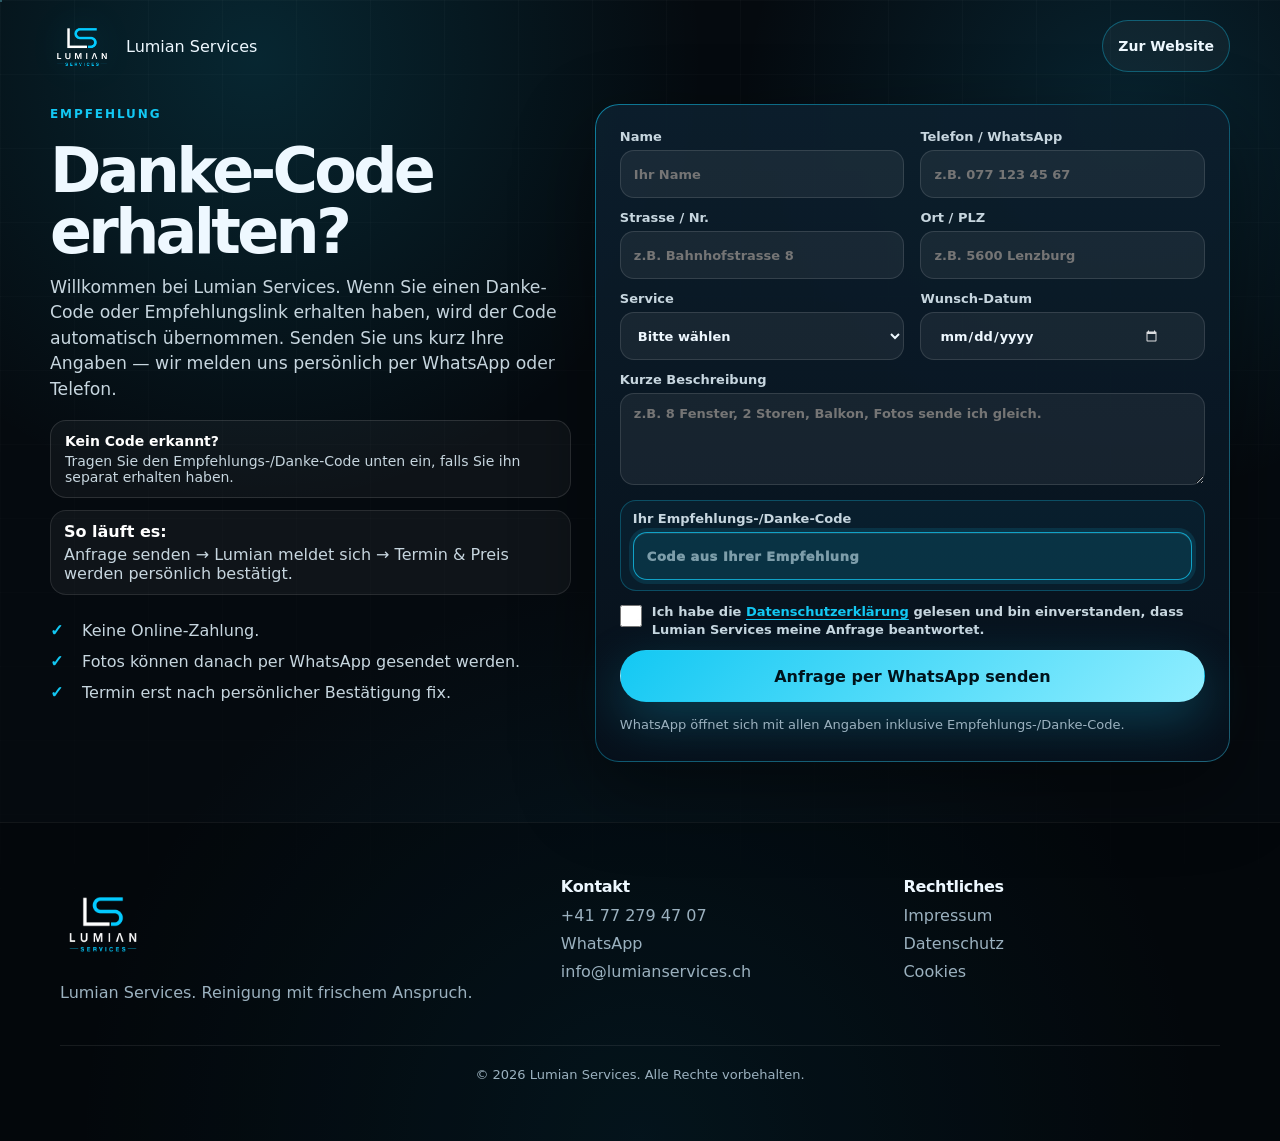
==== empfehlung/index.html @ 9a8b9f0f "Add files via upload" ====
<!doctype html>
<html lang="de-CH">
<head>
<meta charset="utf-8"/>
<meta name="viewport" content="width=device-width, initial-scale=1, viewport-fit=cover"/>
<title>Danke-Code einlösen | Lumian Services</title>
<meta name="description" content="Sie wurden von einem Lumian Kunden empfohlen. Senden Sie kurz Ihre Anfrage – Lumian Services meldet sich persönlich für Termin, Preis und Details."/>
<link rel="canonical" href="https://www.lumianservices.ch/empfehlung/"/>
<link rel="icon" href="https://www.lumianservices.ch/favicon.ico" sizes="any"/>
<link rel="icon" href="https://www.lumianservices.ch/favicon-192.png" sizes="192x192" type="image/png"/>
<link rel="apple-touch-icon" href="https://www.lumianservices.ch/apple-touch-icon.png" sizes="180x180"/>
<meta property="og:title" content="Danke-Code einlösen | Lumian Services"/>
<meta property="og:description" content="Sie wurden von einem Lumian Kunden empfohlen. Anfrage kurz senden – Lumian meldet sich persönlich."/>
<meta property="og:type" content="website"/>
<meta property="og:url" content="https://www.lumianservices.ch/empfehlung/"/>
<meta property="og:image" content="https://www.lumianservices.ch/assets/img/lumian-logo-dark.png"/>
<meta name="twitter:card" content="summary"/>
<meta name="twitter:image" content="https://www.lumianservices.ch/assets/img/lumian-logo-dark.png"/>
<link rel="stylesheet" href="../styles.css?v=47"/>
</head>
<body class="referral-page">
<a class="skip-link" href="#main">Direkt zum Inhalt</a>
<div class="liquid-bg" aria-hidden="true">
<span class="bubble bubble-1"></span>
<span class="bubble bubble-2"></span>
<span class="bubble bubble-3"></span>
</div>

<header class="referral-header">
  <a class="brand" href="../index.html" aria-label="Lumian Services Startseite">
    <img src="../assets/img/lumian-logo-dark.png" width="92" height="92" alt="Lumian Services Logo"/>
    <span>Lumian Services</span>
  </a>
  <a class="btn btn-ghost btn-small" href="../index.html">Zur Website</a>
</header>

<main id="main" class="referral-main">
  <section class="referral-hero">
    <div class="referral-hero-copy reveal in-view">
      <p class="section-kicker">Empfehlung</p>
      <h1>Danke-Code erhalten?</h1>
      <p class="lead">Willkommen bei Lumian Services. Wenn Sie einen Danke-Code oder Empfehlungslink erhalten haben, wird der Code automatisch übernommen. Senden Sie uns kurz Ihre Angaben — wir melden uns persönlich per WhatsApp oder Telefon.</p>
      <div class="ref-code-card" data-ref-code-card hidden>
        <span>Empfehlungs-/Danke-Code erkannt</span>
        <strong data-ref-code-display></strong>
        <small>Dieser Code wird mit Ihrer Anfrage mitgesendet.</small>
      </div>
      <div class="ref-code-missing" data-ref-code-missing>
        <strong>Kein Code erkannt?</strong>
        <span>Tragen Sie den Empfehlungs-/Danke-Code unten ein, falls Sie ihn separat erhalten haben.</span>
      </div>
      <div class="referral-benefit-mini">
        <strong>So läuft es:</strong>
        <span>Anfrage senden → Lumian meldet sich → Termin & Preis werden persönlich bestätigt.</span>
      </div>
      <ul class="check-list compact">
        <li>Keine Online-Zahlung.</li>
        <li>Fotos können danach per WhatsApp gesendet werden.</li>
        <li>Termin erst nach persönlicher Bestätigung fix.</li>
      </ul>
    </div>

    <form class="booking-form referral-form reveal in-view" data-booking-form="" data-referral-form="" data-lead-webhook="">
      <label>
        Name
        <input autocomplete="name" name="name" placeholder="Ihr Name" required type="text"/>
      </label>
      <label>
        Telefon / WhatsApp
        <input autocomplete="tel" inputmode="tel" name="phone" placeholder="z.B. 077 123 45 67" required type="tel"/>
      </label>
      <label>
        Strasse / Nr.
        <input autocomplete="street-address" name="address" placeholder="z.B. Bahnhofstrasse 8" required type="text"/>
      </label>
      <label>
        Ort / PLZ
        <input autocomplete="address-level2" name="place" placeholder="z.B. 5600 Lenzburg" required type="text"/>
      </label>
      <label>
        Service
        <select name="service" required>
          <option value="">Bitte wählen</option>
          <option>Fensterreinigung</option>
          <option>Storen / Rollläden</option>
          <option>Dachrinnenreinigung</option>
          <option>Terrasse / Balkon</option>
          <option>Aussenreinigung</option>
          <option>Kombination / weiss noch nicht</option>
        </select>
      </label>
      <label>
        Wunsch-Datum
        <input name="date" type="date" data-date-input/>
      </label>
      <label class="full">
        Kurze Beschreibung
        <textarea name="message" placeholder="z.B. 8 Fenster, 2 Storen, Balkon, Fotos sende ich gleich." rows="4"></textarea>
      </label>
      <label class="full referral-line referral-code-field">
        Ihr Empfehlungs-/Danke-Code
        <input id="referralCodeInput" name="referral" placeholder="Code aus Ihrer Empfehlung" type="text" data-referral-input/>
        <small class="referral-detected" data-referral-detected hidden>Code wurde erkannt und automatisch eingetragen.</small>
      </label>
      <label class="consent full">
        <input required type="checkbox"/>
        <span>Ich habe die <a href="../datenschutz.html">Datenschutzerklärung</a> gelesen und bin einverstanden, dass Lumian Services meine Anfrage beantwortet.</span>
      </label>
      <button class="btn btn-primary full" type="submit">Anfrage per WhatsApp senden</button>
      <p class="form-note full">WhatsApp öffnet sich mit allen Angaben inklusive Empfehlungs-/Danke-Code.</p>
    </form>
  </section>
</main>

<footer class="site-footer referral-footer">
  <div class="container footer-grid">
    <div>
      <img src="../assets/img/lumian-logo-dark.png" width="92" height="92" alt="Lumian Services Logo"/>
      <p>Lumian Services. Reinigung mit frischem Anspruch.</p>
    </div>
    <div>
      <h3>Kontakt</h3>
      <a href="tel:+41772794707">+41 77 279 47 07</a>
      <a href="https://wa.me/41772794707" rel="noopener" target="_blank">WhatsApp</a>
      <a href="mailto:info@lumianservices.ch">info@lumianservices.ch</a>
    </div>
    <div>
      <h3>Rechtliches</h3>
      <a href="../impressum.html">Impressum</a>
      <a href="../datenschutz.html">Datenschutz</a>
      <a href="../cookies.html">Cookies</a>
    </div>
  </div>
<p class="footer-copy">© 2026 Lumian Services. Alle Rechte vorbehalten.</p>
</footer>


<script>
(function(){
  function clean(v){return String(v||'').trim().toUpperCase().replace(/[^A-Z0-9_-]/g,'');}
  function getCode(){
    try{
      var s=new URLSearchParams(location.search);
      var h=new URLSearchParams(String(location.hash||'').replace(/^#/,''));
      return clean(s.get('ref')||s.get('code')||s.get('danke')||s.get('dankecode')||h.get('ref')||h.get('code')||h.get('danke')||'');
    }catch(e){return '';}
  }
  function apply(){
    var code=getCode();
    if(!code) return;
    try{ sessionStorage.setItem('lumianReferralCode', code); }catch(e){}
    var input=document.querySelector('[name="referral"]');
    var card=document.querySelector('[data-ref-code-card]');
    var display=document.querySelector('[data-ref-code-display]');
    var note=document.querySelector('[data-referral-detected]');
    var missing=document.querySelector('[data-ref-code-missing]');
    if(input){ input.value=code; input.classList.add('is-filled-referral'); }
    if(display) display.textContent=code;
    if(card) card.hidden=false;
    if(note) note.hidden=false;
    if(missing) missing.hidden=true;
    document.body.classList.add('has-referral-code');
  }
  if(document.readyState==='loading') document.addEventListener('DOMContentLoaded', apply);
  else apply();
})();
</script>

<script defer src="../lead-config.js?v=47"></script>
<script defer src="../script.js?v=47"></script>
</body>
</html>
---- styles.css ----
:root {
  --bg: #050a0f;
  --bg-2: #07121b;
  --panel: rgba(11, 24, 35, 0.74);
  --panel-strong: rgba(8, 18, 27, 0.92);
  --text: #eef8ff;
  --muted: #9bb1bf;
  --soft: #c7d6df;
  --cyan: #13c8f3;
  --cyan-2: #16a6d7;
  --blue: #096789;
  --line: rgba(140, 224, 255, 0.16);
  --line-strong: rgba(19, 200, 243, 0.35);
  --shadow: 0 28px 80px rgba(0, 0, 0, 0.42);
  --radius-xl: 32px;
  --radius-lg: 24px;
  --radius-md: 16px;
  --container: 1160px;
  --ease: cubic-bezier(.16, 1, .3, 1);
}

* { box-sizing: border-box; }
html { scroll-behavior: smooth; }
body {
  margin: 0;
  font-family: Inter, ui-sans-serif, system-ui, -apple-system, BlinkMacSystemFont, "Segoe UI", sans-serif;
  color: var(--text);
  background:
    radial-gradient(circle at 20% 5%, rgba(19, 200, 243, 0.15), transparent 28rem),
    radial-gradient(circle at 88% 10%, rgba(22, 166, 215, 0.16), transparent 24rem),
    radial-gradient(circle at 50% 100%, rgba(9, 103, 137, 0.18), transparent 35rem),
    var(--bg);
  overflow-x: hidden;
}
body::before {
  content: "";
  position: fixed;
  inset: 0;
  pointer-events: none;
  z-index: -2;
  background-image:
    linear-gradient(rgba(255,255,255,.025) 1px, transparent 1px),
    linear-gradient(90deg, rgba(255,255,255,.025) 1px, transparent 1px);
  background-size: 74px 74px;
  mask-image: linear-gradient(to bottom, rgba(0,0,0,.95), rgba(0,0,0,.22));
}

img { max-width: 100%; display: block; }
a { color: inherit; text-decoration: none; }
button, input, textarea, select { font: inherit; }
button { cursor: pointer; }

.container {
  width: min(100% - 40px, var(--container));
  margin-inline: auto;
}
.section-pad { padding: 112px 0; }
.section-pad-sm { padding: 78px 0; }
.sr-only, .skip-link {
  position: absolute;
  width: 1px;
  height: 1px;
  padding: 0;
  margin: -1px;
  overflow: hidden;
  clip: rect(0, 0, 0, 0);
  white-space: nowrap;
  border: 0;
}
.skip-link:focus {
  width: auto;
  height: auto;
  clip: auto;
  padding: 12px 16px;
  top: 12px;
  left: 12px;
  z-index: 9999;
  background: var(--cyan);
  color: #001018;
  border-radius: 999px;
}

.liquid-bg { position: fixed; inset: 0; pointer-events: none; z-index: -1; overflow: hidden; }
.bubble {
  position: absolute;
  border-radius: 999px;
  border: 1px solid rgba(120, 230, 255, .22);
  background:
    radial-gradient(circle at 32% 28%, rgba(255,255,255,.62), rgba(255,255,255,.06) 16%, rgba(19,200,243,.12) 42%, rgba(19,200,243,.02) 70%);
  box-shadow: inset 0 0 22px rgba(255,255,255,.16), 0 0 48px rgba(19,200,243,.12);
  filter: blur(.1px);
  animation: drift 18s var(--ease) infinite alternate;
  opacity: .75;
}
.bubble-a { width: 88px; height: 88px; top: 14%; left: 6%; animation-duration: 16s; }
.bubble-b { width: 42px; height: 42px; top: 32%; right: 9%; animation-duration: 20s; }
.bubble-c { width: 132px; height: 132px; bottom: 15%; left: 12%; animation-duration: 24s; }
.bubble-d { width: 68px; height: 68px; bottom: 28%; right: 20%; animation-duration: 22s; }
.bubble-e { width: 26px; height: 26px; top: 68%; left: 52%; animation-duration: 18s; }
@keyframes drift {
  from { transform: translate3d(0, 0, 0) scale(1); }
  to { transform: translate3d(34px, -46px, 0) scale(1.08); }
}

.site-header {
  position: sticky;
  top: 0;
  z-index: 100;
  padding: 10px 0;
  background: rgba(5, 10, 15, .64);
  backdrop-filter: blur(18px);
  border-bottom: 1px solid rgba(255, 255, 255, .06);
}
.site-header.compact { position: relative; }
.nav-wrap { display: flex; align-items: center; justify-content: space-between; gap: 24px; }
.brand {
  display: inline-flex;
  align-items: center;
  gap: 12px;
  min-width: 74px;
}
.brand img { width: 74px; height: 74px; object-fit: contain; filter: drop-shadow(0 0 18px rgba(19,200,243,.24)); }
.main-nav { display: flex; align-items: center; gap: 8px; }
.main-nav a {
  color: var(--soft);
  font-weight: 700;
  font-size: 14px;
  padding: 12px 14px;
  border-radius: 999px;
  transition: .25s var(--ease);
}
.main-nav a:hover { color: var(--text); background: rgba(255,255,255,.06); }
.nav-cta {
  color: #00131c !important;
  background: linear-gradient(135deg, var(--cyan), #77e9ff);
  box-shadow: 0 12px 35px rgba(19,200,243,.24);
}
.nav-toggle { display: none; }

.hero { padding-top: 92px; }
.hero-grid { display: grid; grid-template-columns: 1.03fr .97fr; gap: 54px; align-items: center; }
.eyebrow, .section-kicker {
  color: var(--cyan);
  text-transform: uppercase;
  letter-spacing: .16em;
  font-size: 12px;
  font-weight: 900;
  margin: 0 0 16px;
}
.eyebrow { display: flex; align-items: center; gap: 12px; }
.eyebrow span { width: 42px; height: 2px; background: var(--cyan); box-shadow: 0 0 18px var(--cyan); }
h1, h2, h3, p { margin-top: 0; }
h1 {
  font-size: clamp(46px, 8vw, 92px);
  line-height: .92;
  letter-spacing: -.075em;
  margin-bottom: 24px;
}
h2 {
  font-size: clamp(34px, 5vw, 62px);
  line-height: .98;
  letter-spacing: -.055em;
  margin-bottom: 18px;
}
h3 { font-size: 22px; margin-bottom: 10px; letter-spacing: -.02em; }
p { color: var(--muted); line-height: 1.75; font-size: 16px; }
.hero-lead { color: #d9edf7; font-size: clamp(19px, 2.1vw, 25px); line-height: 1.45; max-width: 650px; }
.hero-actions { display: flex; flex-wrap: wrap; gap: 14px; margin: 34px 0 26px; }
.btn {
  display: inline-flex;
  align-items: center;
  justify-content: center;
  min-height: 52px;
  padding: 15px 22px;
  border-radius: 999px;
  border: 1px solid transparent;
  font-weight: 900;
  transition: .25s var(--ease);
}
.btn-primary {
  background: linear-gradient(135deg, var(--cyan), #90eeff);
  color: #00131c;
  box-shadow: 0 18px 50px rgba(19,200,243,.25);
}
.btn-primary:hover { transform: translateY(-3px); box-shadow: 0 22px 60px rgba(19,200,243,.36); }
.btn-ghost { border-color: var(--line-strong); background: rgba(255,255,255,.04); color: var(--text); }
.btn-ghost:hover { background: rgba(19,200,243,.08); transform: translateY(-3px); }
.trust-row { display: flex; flex-wrap: wrap; gap: 10px; }
.trust-row span {
  padding: 9px 12px;
  border-radius: 999px;
  border: 1px solid var(--line);
  background: rgba(255,255,255,.035);
  color: var(--soft);
  font-size: 14px;
  font-weight: 800;
}
.hero-card { position: relative; }
.shine-card {
  position: relative;
  overflow: hidden;
  border-radius: var(--radius-xl);
  border: 1px solid var(--line-strong);
  background: rgba(255,255,255,.04);
  box-shadow: var(--shadow);
}
.shine-card::after {
  content: "";
  position: absolute;
  inset: 0;
  background: linear-gradient(110deg, transparent 0 30%, rgba(255,255,255,.18) 45%, transparent 58% 100%);
  transform: translateX(-120%);
  animation: shine 6s infinite;
}
@keyframes shine { 0%, 55% { transform: translateX(-120%); } 85%, 100% { transform: translateX(120%); } }
.shine-card img { width: 100%; aspect-ratio: 4 / 3; object-fit: cover; }
.result-pill {
  position: absolute;
  left: 18px;
  bottom: 18px;
  z-index: 2;
  padding: 10px 14px;
  border-radius: 999px;
  background: rgba(0,0,0,.58);
  backdrop-filter: blur(12px);
  color: white;
  font-size: 13px;
  font-weight: 900;
  border: 1px solid rgba(255,255,255,.16);
}
.mini-cards { display: grid; grid-template-columns: repeat(3, 1fr); gap: 10px; margin-top: 12px; }
.mini-cards div {
  border: 1px solid var(--line);
  background: rgba(255,255,255,.045);
  border-radius: 18px;
  padding: 14px;
}
.mini-cards strong { display: block; margin-bottom: 4px; }
.mini-cards span { color: var(--muted); font-size: 13px; }

.split-card, .referral-card, .final-card, .area-grid {
  border: 1px solid var(--line);
  border-radius: var(--radius-xl);
  background:
    linear-gradient(135deg, rgba(255,255,255,.07), rgba(255,255,255,.025)),
    var(--panel);
  box-shadow: var(--shadow);
  backdrop-filter: blur(18px);
}
.split-card {
  display: grid;
  grid-template-columns: .82fr 1.18fr;
  gap: 44px;
  padding: clamp(28px, 5vw, 56px);
}
.story-text p:last-child { margin-bottom: 0; }

.section-head { max-width: 770px; text-align: center; margin: 0 auto 42px; }
.section-head.left { text-align: left; margin: 0; }
.service-grid { display: grid; grid-template-columns: repeat(3, 1fr); gap: 16px; }
.service-card {
  position: relative;
  overflow: hidden;
  min-height: 245px;
  padding: 28px;
  border-radius: var(--radius-lg);
  border: 1px solid var(--line);
  background: linear-gradient(180deg, rgba(255,255,255,.07), rgba(255,255,255,.025));
  transition: .28s var(--ease);
}
.service-card::before {
  content: "";
  position: absolute;
  inset: auto -30% -45% -30%;
  height: 150px;
  background: radial-gradient(circle, rgba(19,200,243,.22), transparent 60%);
  opacity: 0;
  transition: .28s var(--ease);
}
.service-card:hover { transform: translateY(-6px); border-color: var(--line-strong); }
.service-card:hover::before { opacity: 1; }
.service-icon {
  width: 54px;
  height: 54px;
  display: grid;
  place-items: center;
  border-radius: 18px;
  margin-bottom: 22px;
  background: rgba(19,200,243,.1);
  border: 1px solid var(--line-strong);
  font-size: 27px;
}
.service-card.highlight { background: linear-gradient(135deg, rgba(19,200,243,.18), rgba(255,255,255,.04)); }

.gallery-section { background: linear-gradient(180deg, transparent, rgba(19,200,243,.04), transparent); }
.gallery-grid { display: grid; grid-template-columns: repeat(4, 1fr); gap: 14px; }
.gallery-item {
  position: relative;
  overflow: hidden;
  min-height: 220px;
  padding: 0;
  border: 1px solid var(--line);
  border-radius: var(--radius-lg);
  background: transparent;
  color: white;
  box-shadow: 0 20px 55px rgba(0,0,0,.24);
}
.gallery-item.big { grid-column: span 2; grid-row: span 2; min-height: 454px; }
.gallery-item img { width: 100%; height: 100%; object-fit: cover; transition: .5s var(--ease); }
.gallery-item::after {
  content: "";
  position: absolute;
  inset: 0;
  background: linear-gradient(to top, rgba(0,0,0,.76), rgba(0,0,0,.05));
}
.gallery-item span {
  position: absolute;
  z-index: 2;
  left: 18px;
  bottom: 16px;
  font-weight: 950;
  letter-spacing: -.02em;
}
.gallery-item:hover img { transform: scale(1.06); }

.booking-section { position: relative; }
.booking-grid { display: grid; grid-template-columns: .9fr 1.1fr; gap: 34px; align-items: start; }
.booking-copy { position: sticky; top: 115px; }
.check-list { display: grid; gap: 12px; padding: 0; margin: 26px 0; list-style: none; }
.check-list li { color: var(--soft); position: relative; padding-left: 32px; }
.check-list li::before { content: "✓"; position: absolute; left: 0; color: var(--cyan); font-weight: 950; }
.slot-box {
  padding: 22px;
  border-radius: var(--radius-lg);
  border: 1px solid var(--line);
  background: rgba(255,255,255,.04);
}
.booking-form {
  display: grid;
  grid-template-columns: repeat(2, 1fr);
  gap: 16px;
  padding: clamp(24px, 4vw, 36px);
  border-radius: var(--radius-xl);
  border: 1px solid var(--line-strong);
  background: var(--panel-strong);
  box-shadow: var(--shadow);
}
.booking-form label { color: var(--soft); font-weight: 850; font-size: 14px; }
.booking-form .full { grid-column: 1 / -1; }
input, textarea, select {
  width: 100%;
  margin-top: 8px;
  color: var(--text);
  background: rgba(255,255,255,.06);
  border: 1px solid rgba(255,255,255,.12);
  outline: none;
  border-radius: 16px;
  padding: 14px 14px;
  transition: .2s var(--ease);
}
input:focus, textarea:focus, select:focus { border-color: var(--cyan); box-shadow: 0 0 0 4px rgba(19,200,243,.12); }
select option { background: #07121b; color: white; }
.consent { display: flex; gap: 12px; align-items: flex-start; font-weight: 650 !important; }
.consent input { width: 18px; height: 18px; margin-top: 3px; }
.consent a { color: var(--cyan); text-decoration: underline; text-underline-offset: 3px; }
.form-note { margin: -2px 0 0; font-size: 13px; }

.referral-card { position: relative; overflow: hidden; padding: clamp(28px, 5vw, 56px); }
.referral-glow {
  position: absolute;
  width: 420px;
  height: 420px;
  border-radius: 999px;
  right: -160px;
  top: -160px;
  background: radial-gradient(circle, rgba(19,200,243,.24), transparent 66%);
}
.referral-steps { display: grid; grid-template-columns: repeat(4, 1fr); gap: 12px; margin: 28px 0; }
.referral-steps div {
  padding: 18px;
  border: 1px solid var(--line);
  border-radius: 20px;
  background: rgba(255,255,255,.045);
}
.referral-steps strong {
  display: grid;
  place-items: center;
  width: 36px;
  height: 36px;
  border-radius: 50%;
  background: var(--cyan);
  color: #00131c;
  margin-bottom: 14px;
}
.referral-steps span { color: var(--soft); font-weight: 850; }
.referral-offer {
  display: grid;
  grid-template-columns: repeat(2, 1fr);
  gap: 14px;
}
.referral-offer p {
  margin: 0;
  padding: 18px;
  border-radius: 20px;
  background: rgba(19,200,243,.08);
  border: 1px solid var(--line-strong);
}
.small-print { font-size: 13px; margin: 18px 0 0; }

.area-grid { display: grid; grid-template-columns: 1fr auto; align-items: center; gap: 26px; padding: clamp(26px, 5vw, 44px); }
.contact-card {
  min-width: 300px;
  display: grid;
  gap: 10px;
  padding: 24px;
  border-radius: 24px;
  background: rgba(255,255,255,.05);
  border: 1px solid var(--line);
}
.contact-card span { color: var(--muted); font-size: 13px; text-transform: uppercase; letter-spacing: .12em; font-weight: 900; }
.contact-card a:first-of-type { font-size: 27px; font-weight: 950; color: var(--text); }
.contact-card a:last-child { color: var(--cyan); font-weight: 900; }

.faq-grid { display: grid; grid-template-columns: .8fr 1.2fr; gap: 46px; align-items: start; }
.faq-list { display: grid; gap: 12px; }
details {
  border: 1px solid var(--line);
  background: rgba(255,255,255,.045);
  border-radius: 20px;
  padding: 0;
  overflow: hidden;
}
summary {
  list-style: none;
  padding: 20px 22px;
  font-weight: 950;
  position: relative;
}
summary::-webkit-details-marker { display: none; }
summary::after { content: "+"; position: absolute; right: 22px; color: var(--cyan); }
details[open] summary::after { content: "–"; }
details p { padding: 0 22px 20px; margin: 0; }
.final-card { display: flex; align-items: center; justify-content: space-between; gap: 22px; padding: clamp(28px, 5vw, 46px); }
.final-card h2 { max-width: 820px; margin: 0; }

.site-footer { padding: 54px 0; border-top: 1px solid rgba(255,255,255,.06); background: rgba(0,0,0,.24); }
.footer-grid { display: grid; grid-template-columns: 1.5fr 1fr 1fr; gap: 26px; }
.site-footer img { width: 86px; margin-bottom: 10px; }
.site-footer h3 { font-size: 16px; color: var(--text); }
.site-footer a { display: block; color: var(--muted); margin: 9px 0; }
.site-footer a:hover { color: var(--cyan); }
.small-footer { padding: 28px 0; }
.footer-line { display: flex; gap: 20px; flex-wrap: wrap; }

.lightbox {
  position: fixed;
  inset: 0;
  z-index: 999;
  display: grid;
  place-items: center;
  padding: 26px;
  background: rgba(0,0,0,.86);
  backdrop-filter: blur(12px);
}
.lightbox[hidden] { display: none; }
.lightbox img { max-height: 82vh; border-radius: 24px; border: 1px solid rgba(255,255,255,.16); box-shadow: var(--shadow); }
.lightbox p { color: white; text-align: center; margin: 16px 0 0; }
.lightbox-close {
  position: fixed;
  right: 24px;
  top: 20px;
  width: 48px;
  height: 48px;
  border: 0;
  border-radius: 50%;
  color: white;
  background: rgba(255,255,255,.12);
  font-size: 32px;
}
.floating-whatsapp {
  position: fixed;
  right: 20px;
  bottom: 20px;
  z-index: 80;
  width: 58px;
  height: 58px;
  border-radius: 50%;
  display: grid;
  place-items: center;
  color: #00131c;
  background: linear-gradient(135deg, var(--cyan), #91efff);
  box-shadow: 0 18px 50px rgba(19,200,243,.35);
  font-weight: 950;
  font-size: 23px;
}

.reveal { opacity: 0; transform: translateY(24px); transition: opacity .72s var(--ease), transform .72s var(--ease); }
.reveal.in-view { opacity: 1; transform: translateY(0); }

.legal-page { background: var(--bg); }
.legal-nav { display: flex !important; }
.legal-main { padding: 64px 0 96px; max-width: 920px; }
.legal-main h1 { font-size: clamp(42px, 7vw, 74px); }
.legal-box {
  padding: 24px;
  border: 1px solid var(--line);
  border-radius: var(--radius-lg);
  background: rgba(255,255,255,.045);
  margin: 16px 0;
}
.legal-box h2 { font-size: 24px; letter-spacing: -.03em; margin-bottom: 12px; }
.legal-box a { color: var(--cyan); text-decoration: underline; text-underline-offset: 3px; }
.warning-box { border-color: rgba(19,200,243,.46); background: rgba(19,200,243,.09); }

@media (max-width: 960px) {
  .section-pad { padding: 82px 0; }
  .hero-grid, .split-card, .booking-grid, .faq-grid, .area-grid { grid-template-columns: 1fr; }
  .booking-copy { position: static; }
  .service-grid { grid-template-columns: repeat(2, 1fr); }
  .gallery-grid { grid-template-columns: repeat(2, 1fr); }
  .gallery-item.big { min-height: 340px; }
  .referral-steps, .referral-offer { grid-template-columns: repeat(2, 1fr); }
  .final-card { align-items: flex-start; flex-direction: column; }
}
@media (max-width: 760px) {
  .container { width: min(100% - 28px, var(--container)); }
  .brand img { width: 62px; height: 62px; }
  .nav-toggle {
    display: grid;
    place-items: center;
    gap: 4px;
    width: 48px;
    height: 48px;
    border: 1px solid var(--line);
    border-radius: 16px;
    background: rgba(255,255,255,.05);
  }
  .nav-toggle span:not(.sr-only) { display: block; width: 22px; height: 2px; background: white; }
  .main-nav {
    position: absolute;
    top: 78px;
    left: 14px;
    right: 14px;
    display: none;
    padding: 12px;
    border-radius: 24px;
    border: 1px solid var(--line);
    background: rgba(6,16,24,.96);
    backdrop-filter: blur(18px);
    box-shadow: var(--shadow);
    flex-direction: column;
    align-items: stretch;
  }
  .main-nav.is-open { display: flex; }
  .main-nav a { padding: 14px 16px; }
  .hero { padding-top: 58px; }
  h1 { font-size: clamp(44px, 15vw, 66px); }
  .service-grid, .gallery-grid, .booking-form, .referral-steps, .referral-offer, .footer-grid { grid-template-columns: 1fr; }
  .gallery-item.big { grid-column: auto; grid-row: auto; min-height: 270px; }
  .gallery-item { min-height: 250px; }
  .mini-cards { grid-template-columns: 1fr; }
  .contact-card { min-width: 0; }
  .floating-whatsapp { right: 14px; bottom: 14px; width: 54px; height: 54px; }
  .legal-nav { position: static; display: flex !important; flex-direction: row; background: transparent; box-shadow: none; border: 0; padding: 0; }
  .legal-nav a { font-size: 13px; padding: 10px; }
}
@media (prefers-reduced-motion: reduce) {
  *, *::before, *::after { animation-duration: .001ms !important; animation-iteration-count: 1 !important; scroll-behavior: auto !important; transition-duration: .001ms !important; }
}

/* v2.1 refinement: keep v2 visual language, improve hero logo, story, referral and gallery. */
.hero-logo-card { isolation: isolate; }
.logo-stage {
  position: relative;
  overflow: hidden;
  border-radius: var(--radius-xl);
  border: 1px solid var(--line-strong);
  background:
    radial-gradient(circle at 50% 42%, rgba(19,200,243,.22), transparent 34%),
    radial-gradient(circle at 18% 18%, rgba(255,255,255,.07), transparent 22%),
    linear-gradient(145deg, rgba(0,0,0,.58), rgba(7,18,27,.92));
  box-shadow: var(--shadow), inset 0 0 70px rgba(19,200,243,.08);
  min-height: 510px;
  display: grid;
  place-items: center;
}
.logo-stage::after {
  content: "";
  position: absolute;
  inset: 0;
  background:
    linear-gradient(110deg, transparent 0 32%, rgba(255,255,255,.11) 45%, transparent 60% 100%),
    radial-gradient(circle at 50% 85%, rgba(19,200,243,.13), transparent 30%);
  transform: translateX(-120%);
  animation: shine 6.2s infinite;
  z-index: 2;
  pointer-events: none;
}
.hero-logo-img {
  width: min(96%, 560px);
  height: auto;
  object-fit: contain;
  filter: drop-shadow(0 0 42px rgba(19,200,243,.18));
  animation: logoIntro 950ms var(--ease) both, logoBreath 5.5s ease-in-out infinite 1.2s;
}
@keyframes logoIntro {
  from { opacity: 0; transform: scale(.88) translateY(20px); }
  to { opacity: 1; transform: scale(1) translateY(0); }
}
@keyframes logoBreath {
  0%, 100% { transform: scale(1); }
  50% { transform: scale(1.025); }
}
.clean-orbit {
  position: absolute;
  border-radius: 999px;
  border: 1px solid rgba(119,233,255,.20);
  background: radial-gradient(circle at 32% 25%, rgba(255,255,255,.75), rgba(255,255,255,.08) 20%, rgba(19,200,243,.10) 56%, transparent 72%);
  box-shadow: inset 0 0 24px rgba(255,255,255,.12), 0 0 34px rgba(19,200,243,.18);
  pointer-events: none;
}
.orbit-one { width: 94px; height: 94px; top: 56px; right: 64px; animation: drift 13s var(--ease) infinite alternate; }
.orbit-two { width: 42px; height: 42px; left: 56px; bottom: 82px; animation: drift 16s var(--ease) infinite alternate-reverse; }
.logo-pill { z-index: 4; }

.story-card { grid-template-columns: 1fr .92fr; align-items: center; }
.story-main p { max-width: 680px; }
.story-main p:last-child { margin-bottom: 0; }
.founder-panel {
  display: grid;
  gap: 18px;
  padding: 20px;
  border: 1px solid var(--line);
  border-radius: var(--radius-lg);
  background:
    radial-gradient(circle at 50% 0%, rgba(19,200,243,.15), transparent 42%),
    rgba(255,255,255,.04);
}
.founder-avatars {
  display: flex;
  justify-content: center;
  align-items: center;
  gap: 18px;
}
.founder-avatars figure { margin: 0; text-align: center; }
.founder-avatars img {
  width: 104px;
  height: 104px;
  object-fit: cover;
  object-position: center;
  border-radius: 50%;
  border: 1px solid var(--line-strong);
  background: rgba(255,255,255,.04);
  box-shadow: 0 18px 45px rgba(0,0,0,.26);
}
.founder-avatars figcaption { margin-top: 9px; color: var(--text); font-weight: 950; }
.language-hub {
  text-align: center;
  padding: 18px;
  border-radius: 22px;
  background: rgba(0,0,0,.18);
  border: 1px solid rgba(255,255,255,.08);
}
.hub-title {
  display: inline-flex;
  margin-bottom: 12px;
  color: var(--cyan);
  text-transform: uppercase;
  letter-spacing: .13em;
  font-size: 11px;
  font-weight: 950;
}
.language-tags { display: flex; flex-wrap: wrap; justify-content: center; gap: 9px; }
.language-tags span {
  padding: 8px 11px;
  border-radius: 999px;
  border: 1px solid var(--line);
  background: rgba(255,255,255,.045);
  color: var(--soft);
  font-size: 13px;
  font-weight: 850;
}

.referral-section { background: linear-gradient(180deg, transparent, rgba(19,200,243,.035), transparent); }
.referral-premium { padding: clamp(28px, 5vw, 54px); }
.referral-content {
  position: relative;
  z-index: 2;
  display: grid;
  grid-template-columns: 1.08fr .92fr;
  gap: 28px;
  align-items: stretch;
}
.referral-content h2 { max-width: 760px; }
.referral-highlight {
  color: #d9edf7;
  padding: 16px 18px;
  border-left: 3px solid var(--cyan);
  background: rgba(19,200,243,.075);
  border-radius: 0 18px 18px 0;
  margin-bottom: 0;
}
.referral-ticket {
  position: relative;
  overflow: hidden;
  min-height: 260px;
  display: grid;
  align-content: center;
  gap: 10px;
  padding: 30px;
  border-radius: 28px;
  border: 1px solid rgba(119,233,255,.35);
  background:
    linear-gradient(135deg, rgba(19,200,243,.22), rgba(255,255,255,.06)),
    rgba(0,0,0,.20);
  box-shadow: 0 24px 70px rgba(19,200,243,.15);
}
.referral-ticket::before,
.referral-ticket::after {
  content: "";
  position: absolute;
  width: 44px;
  height: 44px;
  border-radius: 50%;
  background: var(--bg-2);
  top: 50%;
  transform: translateY(-50%);
  border: 1px solid rgba(119,233,255,.18);
}
.referral-ticket::before { left: -23px; }
.referral-ticket::after { right: -23px; }
.referral-ticket span {
  color: var(--cyan);
  text-transform: uppercase;
  letter-spacing: .16em;
  font-size: 12px;
  font-weight: 950;
}
.referral-ticket strong {
  display: block;
  font-size: clamp(30px, 4.2vw, 50px);
  line-height: .95;
  letter-spacing: -.05em;
  color: white;
}
.referral-ticket small { color: var(--soft); font-weight: 850; }
.referral-ticket em {
  margin-top: 8px;
  color: #00131c;
  font-style: normal;
  font-weight: 950;
  display: inline-flex;
  width: fit-content;
  padding: 9px 12px;
  border-radius: 999px;
  background: linear-gradient(135deg, var(--cyan), #91efff);
}
.referral-steps.compact div { min-height: 108px; }

.gallery-slider {
  position: relative;
  padding: 0 58px;
}
.gallery-track {
  display: grid;
  grid-auto-flow: column;
  grid-auto-columns: minmax(280px, 32%);
  gap: 16px;
  overflow-x: auto;
  scroll-snap-type: x mandatory;
  scroll-behavior: smooth;
  scrollbar-width: none;
  padding: 10px 4px 18px;
}
.gallery-track::-webkit-scrollbar { display: none; }
.gallery-slide {
  position: relative;
  overflow: hidden;
  min-height: 420px;
  padding: 0;
  border: 1px solid var(--line);
  border-radius: var(--radius-lg);
  background: rgba(255,255,255,.03);
  color: white;
  box-shadow: 0 20px 55px rgba(0,0,0,.24);
  scroll-snap-align: start;
}
.gallery-slide.is-featured { grid-column: auto; }
.gallery-slide img { width: 100%; height: 100%; object-fit: cover; transition: .5s var(--ease); }
.gallery-slide::after {
  content: "";
  position: absolute;
  inset: 0;
  background: linear-gradient(to top, rgba(0,0,0,.78), rgba(0,0,0,.05));
}
.gallery-slide span {
  position: absolute;
  z-index: 2;
  left: 18px;
  bottom: 16px;
  font-weight: 950;
  letter-spacing: -.02em;
}
.gallery-slide:hover img { transform: scale(1.06); }
.slider-arrow {
  position: absolute;
  z-index: 5;
  top: 50%;
  transform: translateY(-50%);
  width: 46px;
  height: 46px;
  border-radius: 50%;
  border: 1px solid var(--line-strong);
  color: var(--text);
  background: rgba(6,16,24,.72);
  backdrop-filter: blur(14px);
  font-size: 32px;
  display: grid;
  place-items: center;
  line-height: 1;
}
.slider-prev { left: 0; }
.slider-next { right: 0; }
.slider-arrow:hover { background: rgba(19,200,243,.16); }

@media (max-width: 960px) {
  .hero-card.hero-logo-card { order: -1; }
  .story-card, .referral-content { grid-template-columns: 1fr; }
  .gallery-track { grid-auto-columns: minmax(260px, 48%); }
  .logo-stage { min-height: 430px; }
}
@media (max-width: 760px) {
  .hero { padding-top: 28px; }
  .logo-stage { min-height: 340px; border-radius: 26px; }
  .hero-logo-img { width: min(98%, 380px); }
  .hero-copy { text-align: left; }
  .founder-avatars img { width: 92px; height: 92px; }
  .gallery-slider { padding: 0 0 60px; }
  .gallery-track { grid-auto-columns: 86%; }
  .gallery-slide { min-height: 360px; }
  .slider-arrow { top: auto; bottom: 0; transform: none; }
  .slider-prev { left: calc(50% - 54px); }
  .slider-next { right: calc(50% - 54px); }
  .referral-ticket { min-height: 230px; padding: 24px; }
}

.contact-card p { margin: 0; color: var(--soft); line-height: 1.5; }
.footer-address { display: inline-block; color: var(--soft); font-size: 14px; line-height: 1.5; }


/* Cookie notice and app install helpers */
.cookie-notice {
  position: fixed;
  z-index: 9999;
  left: max(16px, env(safe-area-inset-left));
  right: max(16px, env(safe-area-inset-right));
  bottom: max(16px, env(safe-area-inset-bottom));
  display: grid;
  grid-template-columns: 1fr auto;
  gap: 18px;
  align-items: center;
  max-width: 980px;
  margin: 0 auto;
  padding: 18px;
  border: 1px solid var(--line-strong);
  border-radius: 22px;
  background: rgba(5, 14, 21, .88);
  backdrop-filter: blur(18px);
  box-shadow: 0 24px 80px rgba(0,0,0,.45);
}
.cookie-notice[hidden], .install-help[hidden] { display: none !important; }
.cookie-notice strong { display: block; color: var(--text); margin-bottom: 4px; }
.cookie-notice p { margin: 0; color: var(--soft); font-size: 14px; line-height: 1.45; }
.cookie-actions { display: flex; align-items: center; flex-wrap: wrap; gap: 10px; justify-content: flex-end; }
.cookie-actions a { color: var(--cyan); font-weight: 850; font-size: 14px; text-decoration: none; }
.btn-small { padding: 10px 15px; font-size: 14px; border-radius: 999px; }
.app-cta { padding-top: 0; }
.app-card {
  display: grid;
  grid-template-columns: 1fr auto;
  align-items: center;
  gap: 22px;
  padding: clamp(24px, 4vw, 38px);
  border-radius: var(--radius-xl);
  border: 1px solid var(--line);
  background:
    radial-gradient(circle at 85% 20%, rgba(19,200,243,.16), transparent 34%),
    rgba(255,255,255,.04);
  box-shadow: var(--shadow);
}
.app-card h2 { margin-bottom: 10px; }
.app-card p { margin-bottom: 0; }
.install-help {
  position: fixed;
  z-index: 10000;
  right: max(16px, env(safe-area-inset-right));
  bottom: max(112px, calc(env(safe-area-inset-bottom) + 96px));
  width: min(420px, calc(100vw - 32px));
  padding: 18px 48px 18px 18px;
  border-radius: 22px;
  border: 1px solid var(--line-strong);
  background: rgba(5, 14, 21, .94);
  backdrop-filter: blur(18px);
  box-shadow: 0 24px 80px rgba(0,0,0,.45);
}
.install-help strong { display: block; margin-bottom: 6px; color: var(--text); }
.install-help p { margin: 0; color: var(--soft); font-size: 14px; line-height: 1.5; }
.install-help-close {
  position: absolute;
  top: 10px;
  right: 12px;
  width: 30px;
  height: 30px;
  border: 1px solid var(--line);
  border-radius: 50%;
  background: rgba(255,255,255,.06);
  color: var(--text);
  cursor: pointer;
}
.legal-box a { color: var(--cyan); text-decoration: underline; text-underline-offset: 3px; }
@media (max-width: 760px) {
  .cookie-notice, .app-card { grid-template-columns: 1fr; }
  .cookie-actions { justify-content: flex-start; }
  .app-card .btn { width: 100%; justify-content: center; }
}


/* v26 referral form clarity */
.referral-detected{
  display:block;
  margin-top:8px;
  color:var(--cyan);
  font-size:13px;
  font-weight:850;
}
.referral-detected[hidden]{display:none}
.booking-form input[name="referral"]:not(:placeholder-shown){
  border-color:rgba(19,200,243,.55);
  box-shadow:0 0 0 4px rgba(19,200,243,.10);
}
@media (max-width: 720px){
  .booking-form{grid-template-columns:1fr}
}


/* v27 referral landing page */
.referral-header{
  width:min(100% - 40px, 1180px);
  margin:24px auto 0;
  display:flex;
  justify-content:space-between;
  align-items:center;
  gap:16px;
}
.referral-main{
  width:min(100% - 40px, 1180px);
  margin:42px auto 70px;
}
.referral-hero{
  display:grid;
  grid-template-columns:.88fr 1.12fr;
  gap:34px;
  align-items:start;
}
.referral-hero-copy{
  position:sticky;
  top:28px;
}
.referral-hero h1{
  margin:0 0 16px;
  font-size:clamp(44px, 7vw, 88px);
  line-height:.94;
  letter-spacing:-.06em;
}
.referral-hero .lead{
  color:var(--soft);
  font-size:clamp(18px,2vw,24px);
  line-height:1.55;
}
.ref-code-card{
  margin:22px 0;
  padding:18px 20px;
  border-radius:24px;
  border:1px solid rgba(19,200,243,.34);
  background:linear-gradient(135deg,rgba(19,200,243,.14),rgba(255,255,255,.045));
  box-shadow:0 22px 60px rgba(0,0,0,.22);
}
.ref-code-card span{
  display:block;
  color:var(--cyan);
  font-weight:950;
  letter-spacing:.12em;
  text-transform:uppercase;
  font-size:13px;
}
.ref-code-card strong{
  display:block;
  margin-top:8px;
  font-size:34px;
  letter-spacing:.04em;
}
.ref-code-card small{
  display:block;
  margin-top:8px;
  color:var(--soft);
}
.referral-form{
  position:relative;
}
.referral-form::before{
  content:"";
  position:absolute;
  inset:-1px;
  border-radius:inherit;
  pointer-events:none;
  background:linear-gradient(135deg,rgba(19,200,243,.35),transparent 40%,rgba(255,255,255,.08));
  mask:linear-gradient(#000 0 0) content-box,linear-gradient(#000 0 0);
  -webkit-mask:linear-gradient(#000 0 0) content-box,linear-gradient(#000 0 0);
  padding:1px;
  -webkit-mask-composite:xor;
  mask-composite:exclude;
}
.referral-slot{
  margin-top:16px;
}
.referral-footer{
  margin-top:60px;
}
@media(max-width:900px){
  .referral-header,
  .referral-main{
    width:min(100% - 28px, 1180px);
  }
  .referral-hero{
    grid-template-columns:1fr;
  }
  .referral-hero-copy{
    position:static;
  }
  .referral-header{
    margin-top:16px;
  }
}


/* v28 referral page: code must be obvious and auto-filled */
.referral-page .booking-form{
  border-color:rgba(19,200,243,.34);
  background:linear-gradient(180deg,rgba(12,31,45,.94),rgba(7,17,28,.96));
}
.referral-page.has-referral-code .referral-form{
  box-shadow:0 30px 90px rgba(19,200,243,.14), var(--shadow);
}
.referral-code-field{
  position:relative;
  padding:14px;
  border-radius:20px;
  border:1px solid rgba(19,200,243,.28);
  background:rgba(19,200,243,.055);
}
.referral-code-field input,
input.is-filled-referral{
  border-color:rgba(19,200,243,.75) !important;
  background:rgba(19,200,243,.12) !important;
  color:#e8fbff !important;
  font-weight:950;
  letter-spacing:.04em;
  box-shadow:0 0 0 4px rgba(19,200,243,.12), inset 0 1px 0 rgba(255,255,255,.08) !important;
}
.referral-code-field input::placeholder{
  color:rgba(220,245,255,.55);
}
.referral-detected{
  display:block;
  margin-top:9px;
  color:#8eeaff;
  font-size:13px;
  font-weight:950;
}
.referral-detected[hidden]{display:none}
.referral-benefit-mini{
  margin:18px 0;
  padding:14px 16px;
  border:1px solid rgba(255,255,255,.10);
  border-radius:20px;
  background:rgba(255,255,255,.045);
  color:var(--soft);
}
.referral-benefit-mini strong{
  display:block;
  color:#fff;
  margin-bottom:4px;
}
.referral-page .ref-code-card{
  border-color:rgba(19,200,243,.48);
  background:linear-gradient(135deg,rgba(19,200,243,.18),rgba(255,255,255,.055));
}
.referral-page .ref-code-card strong{
  color:#e8fbff;
}
@media(max-width:720px){
  .referral-page .booking-form{
    padding:22px;
  }
}


/* v30: smaller referral landing page + correct visible code state */
.footer-copy{
  width:min(100% - 40px, var(--container));
  margin:22px auto 0;
  padding-top:18px;
  border-top:1px solid rgba(255,255,255,.08);
  color:var(--muted);
  font-size:13px;
  text-align:center;
}
.referral-main{
  margin:26px auto 46px !important;
}
.referral-header{
  margin-top:14px !important;
}
.referral-header .brand img{
  width:64px !important;
  height:64px !important;
}
.referral-hero{
  gap:24px !important;
  grid-template-columns:.82fr 1fr !important;
}
.referral-hero h1{
  font-size:clamp(34px,5.4vw,62px) !important;
  line-height:.98 !important;
  margin-bottom:12px !important;
}
.referral-hero .lead{
  font-size:clamp(16px,1.35vw,19px) !important;
  line-height:1.48 !important;
}
.referral-page .booking-form{
  gap:12px !important;
  padding:clamp(18px,2.7vw,26px) !important;
  border-radius:24px !important;
}
.referral-page .booking-form label{
  font-size:13px !important;
}
.referral-page input,
.referral-page textarea,
.referral-page select{
  padding:12px 13px !important;
  border-radius:14px !important;
  margin-top:6px !important;
}
.referral-page textarea{
  min-height:86px !important;
}
.ref-code-card{
  margin:14px 0 !important;
  padding:13px 15px !important;
  border-radius:18px !important;
}
.ref-code-card strong{
  font-size:26px !important;
  line-height:1.05 !important;
}
.referral-benefit-mini{
  margin:12px 0 !important;
  padding:11px 13px !important;
  border-radius:16px !important;
}
.referral-code-field{
  padding:10px 12px !important;
  border-radius:16px !important;
}
.referral-code-field input.is-filled-referral,
.referral-code-field input:not(:placeholder-shown){
  border-color:rgba(19,200,243,.8) !important;
  background:rgba(19,200,243,.13) !important;
}
.referral-detected{
  margin-top:7px !important;
}
@media(max-width:900px){
  .referral-hero{
    grid-template-columns:1fr !important;
    gap:18px !important;
  }
  .referral-main{
    margin-top:18px !important;
  }
  .referral-hero .check-list{
    display:none !important;
  }
  .referral-benefit-mini{
    font-size:14px !important;
  }
}
@media(max-width:520px){
  .referral-header,
  .referral-main{
    width:min(100% - 24px,1180px) !important;
  }
  .referral-header .brand img{
    width:54px !important;
    height:54px !important;
  }
  .referral-header .brand span{
    font-size:15px !important;
  }
  .referral-hero h1{
    font-size:36px !important;
  }
  .referral-hero .lead{
    font-size:15.5px !important;
  }
  .ref-code-card strong{
    font-size:23px !important;
  }
  .referral-page .booking-form{
    padding:18px !important;
  }
}


/* v31: referral code must be visibly recognized and form-filled */
.ref-code-card[hidden],
.ref-code-missing[hidden]{display:none !important;}
.ref-code-card{
  border:1px solid rgba(19,200,243,.62) !important;
  background:linear-gradient(135deg,rgba(19,200,243,.20),rgba(255,255,255,.06)) !important;
  box-shadow:0 18px 50px rgba(19,200,243,.14) !important;
}
.ref-code-card span{
  color:#7feaff !important;
}
.ref-code-card strong{
  color:#ffffff !important;
  text-shadow:0 0 18px rgba(19,200,243,.35);
}
.ref-code-missing{
  margin:12px 0;
  padding:12px 14px;
  border:1px solid rgba(255,255,255,.12);
  border-radius:16px;
  background:rgba(255,255,255,.04);
  color:var(--soft);
  font-size:14px;
}
.ref-code-missing strong{
  display:block;
  color:#fff;
  margin-bottom:4px;
}
.referral-code-field input.is-filled-referral{
  border-color:#46dfff !important;
  background:rgba(19,200,243,.16) !important;
  box-shadow:0 0 0 4px rgba(19,200,243,.15), inset 0 1px 0 rgba(255,255,255,.10) !important;
  color:#fff !important;
}
button[disabled]{
  opacity:.72;
  cursor:wait;
}


/* v35: referral page compact balanced form */
.referral-page .booking-form.referral-form{
  grid-template-columns:repeat(2,minmax(0,1fr)) !important;
  gap:12px 16px !important;
  padding:clamp(16px,2.4vw,24px) !important;
}
.referral-page .booking-form.referral-form label{
  margin:0 !important;
}
.referral-page .booking-form.referral-form input,
.referral-page .booking-form.referral-form select,
.referral-page .booking-form.referral-form textarea{
  min-height:48px !important;
}
.referral-page .booking-form.referral-form input[type="date"]{
  color-scheme:dark;
  appearance:auto;
  -webkit-appearance:auto;
  font-weight:850;
}
.referral-page .booking-form.referral-form textarea{
  min-height:92px !important;
}
.referral-page .booking-form.referral-form .full,
.referral-page .booking-form.referral-form .consent,
.referral-page .booking-form.referral-form button.full,
.referral-page .booking-form.referral-form .form-note{
  grid-column:1 / -1 !important;
}
.referral-page .referral-code-field{
  margin-top:2px !important;
}
.referral-page .consent{
  margin-top:4px !important;
}
.referral-page .form-note{
  margin-top:0 !important;
}
@media(max-width:640px){
  .referral-page .booking-form.referral-form{
    grid-template-columns:1fr !important;
    gap:11px !important;
  }
  .referral-page .booking-form.referral-form input,
  .referral-page .booking-form.referral-form select{
    min-height:46px !important;
  }
  .referral-page .booking-form.referral-form textarea{
    min-height:84px !important;
  }
}


/* v36: keep main-page Danke-Code CTA, remove old booking slot feel */
.booking-copy .referral-slot{
  margin-top:18px;
  padding:20px;
  border-radius:24px;
  border:1px solid rgba(19,200,243,.30);
  background:linear-gradient(135deg,rgba(19,200,243,.10),rgba(255,255,255,.035));
}
.booking-copy .referral-slot h3{
  margin:0 0 8px;
  font-size:clamp(22px,2.2vw,30px);
}
.booking-copy .referral-slot p{
  margin:0 0 16px;
  color:var(--soft);
  line-height:1.45;
}
.booking-copy .referral-slot .btn{
  width:auto;
  min-width:0;
  padding-inline:24px;
}
@media(max-width:720px){
  .booking-copy .referral-slot{
    padding:16px;
    border-radius:20px;
  }
  .booking-copy .referral-slot .btn{
    width:100%;
    justify-content:center;
  }
}


/* v42: hard responsive form-control fix across public forms */
*, *::before, *::after{
  box-sizing:border-box;
}
.booking-form,
.referral-form,
.booking-form label,
.referral-form label,
.booking-form .full,
.referral-form .full{
  min-width:0 !important;
}
.booking-form input,
.booking-form select,
.booking-form textarea,
.referral-form input,
.referral-form select,
.referral-form textarea{
  width:100% !important;
  max-width:100% !important;
  min-width:0 !important;
  box-sizing:border-box !important;
}
.booking-form input[type="date"],
.referral-form input[type="date"]{
  display:block !important;
  width:100% !important;
  max-width:100% !important;
  min-width:0 !important;
  overflow:hidden !important;
  appearance:auto !important;
  -webkit-appearance:none !important;
  padding-inline:18px 44px !important;
}
.booking-form input[type="date"]::-webkit-date-and-time-value,
.referral-form input[type="date"]::-webkit-date-and-time-value{
  text-align:left;
  min-height:1.4em;
}
.booking-form input[type="date"]::-webkit-calendar-picker-indicator,
.referral-form input[type="date"]::-webkit-calendar-picker-indicator{
  opacity:.85;
}
@media(max-width:760px){
  .booking-section,
  .referral-page .referral-hero{
    overflow:hidden !important;
  }
  .booking-grid,
  .referral-page .referral-layout{
    width:100% !important;
    max-width:100% !important;
    overflow:hidden !important;
  }
  .booking-form,
  .referral-page .booking-form.referral-form{
    width:100% !important;
    max-width:100% !important;
    padding:16px !important;
    border-radius:22px !important;
    gap:12px !important;
  }
  .booking-form input,
  .booking-form select,
  .booking-form textarea,
  .referral-form input,
  .referral-form select,
  .referral-form textarea{
    font-size:16px !important; /* stops iPhone zoom and keeps date field sane */
    min-height:52px !important;
  }
  .booking-form textarea,
  .referral-form textarea{
    min-height:110px !important;
  }
}
@media(min-width:761px) and (max-width:1100px){
  .booking-form,
  .referral-page .booking-form.referral-form{
    max-width:100% !important;
  }
  .booking-form input,
  .booking-form select,
  .booking-form textarea,
  .referral-form input,
  .referral-form select,
  .referral-form textarea{
    width:100% !important;
    max-width:100% !important;
  }
}


/* v45: checkbox/radio must not inherit full-width text input styling */
.booking-form input[type="checkbox"],
.booking-form input[type="radio"],
.referral-form input[type="checkbox"],
.referral-form input[type="radio"],
.consent input[type="checkbox"],
.consent input[type="radio"]{
  width:22px !important;
  max-width:22px !important;
  min-width:22px !important;
  height:22px !important;
  min-height:22px !important;
  max-height:22px !important;
  padding:0 !important;
  margin:0 12px 0 0 !important;
  flex:0 0 22px !important;
  display:inline-block !important;
  box-sizing:border-box !important;
  appearance:auto !important;
  -webkit-appearance:checkbox !important;
  accent-color:#22d3ee;
}
.consent{
  display:flex !important;
  align-items:flex-start !important;
  gap:12px !important;
}
.consent span{
  flex:1 1 auto !important;
}
@media(max-width:760px){
  .booking-form input[type="checkbox"],
  .booking-form input[type="radio"],
  .referral-form input[type="checkbox"],
  .referral-form input[type="radio"],
  .consent input[type="checkbox"],
  .consent input[type="radio"]{
    width:24px !important;
    max-width:24px !important;
    min-width:24px !important;
    height:24px !important;
    min-height:24px !important;
    max-height:24px !important;
    flex-basis:24px !important;
  }
}


/* v46: final consent checkbox alignment fix on homepage + referral */
.booking-form label.consent,
.referral-form label.consent,
label.consent{
  display:flex !important;
  flex-direction:row !important;
  align-items:flex-start !important;
  justify-content:flex-start !important;
  gap:10px !important;
  column-gap:10px !important;
  row-gap:0 !important;
  width:100% !important;
  max-width:100% !important;
  margin:8px 0 0 !important;
  padding:0 !important;
  text-align:left !important;
}
.booking-form label.consent input[type="checkbox"],
.referral-form label.consent input[type="checkbox"],
label.consent input[type="checkbox"]{
  width:22px !important;
  min-width:22px !important;
  max-width:22px !important;
  height:22px !important;
  min-height:22px !important;
  max-height:22px !important;
  flex:0 0 22px !important;
  margin:2px 0 0 0 !important;
  padding:0 !important;
  display:block !important;
  position:static !important;
  transform:none !important;
  appearance:auto !important;
  -webkit-appearance:checkbox !important;
  border-radius:5px !important;
}
.booking-form label.consent span,
.referral-form label.consent span,
label.consent span{
  display:block !important;
  flex:1 1 auto !important;
  min-width:0 !important;
  max-width:calc(100% - 34px) !important;
  margin:0 !important;
  padding:0 !important;
  line-height:1.35 !important;
}
@media(max-width:760px){
  .booking-form label.consent,
  .referral-form label.consent,
  label.consent{
    gap:10px !important;
  }
  .booking-form label.consent input[type="checkbox"],
  .referral-form label.consent input[type="checkbox"],
  label.consent input[type="checkbox"]{
    width:24px !important;
    min-width:24px !important;
    max-width:24px !important;
    height:24px !important;
    min-height:24px !important;
    max-height:24px !important;
    flex-basis:24px !important;
  }
  .booking-form label.consent span,
  .referral-form label.consent span,
  label.consent span{
    max-width:calc(100% - 34px) !important;
  }
}
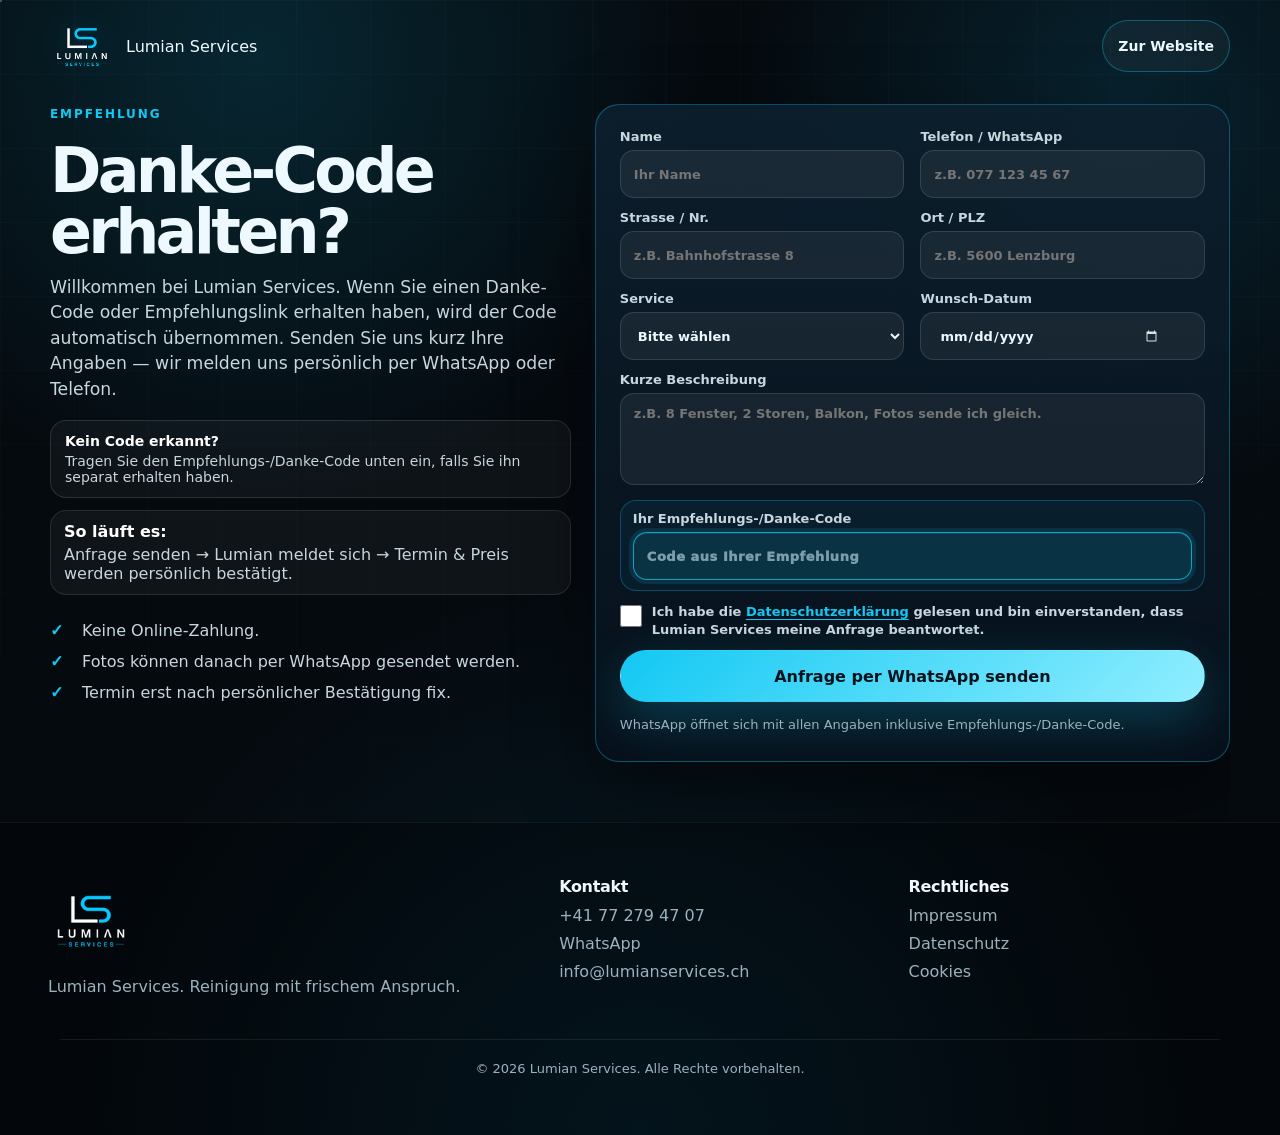
==== commit e04b1407: "Add files via upload" ====
--- a/empfehlung/index.html
+++ b/empfehlung/index.html
@@ -16,7 +16,7 @@
 <meta property="og:image" content="https://www.lumianservices.ch/assets/img/lumian-logo-dark.png"/>
 <meta name="twitter:card" content="summary"/>
 <meta name="twitter:image" content="https://www.lumianservices.ch/assets/img/lumian-logo-dark.png"/>
-<link rel="stylesheet" href="../styles.css?v=47"/>
+<link rel="stylesheet" href="../styles.css?v=49"/>
 </head>
 <body class="referral-page">
 <a class="skip-link" href="#main">Direkt zum Inhalt</a>
@@ -166,7 +166,7 @@
 })();
 </script>
 
-<script defer src="../lead-config.js?v=47"></script>
-<script defer src="../script.js?v=47"></script>
+<script defer src="../lead-config.js?v=49"></script>
+<script defer src="../script.js?v=49"></script>
 </body>
 </html>
--- a/styles.css
+++ b/styles.css
@@ -1563,3 +1563,215 @@
     max-width:calc(100% - 34px) !important;
   }
 }
+
+
+/* v48: public website layout containment and mobile polish */
+html,
+body{
+  width:100%;
+  max-width:100%;
+  overflow-x:hidden !important;
+}
+body{
+  position:relative;
+}
+img,
+svg,
+video,
+canvas{
+  max-width:100%;
+  height:auto;
+}
+.container,
+.hero,
+.section-pad,
+.booking-section,
+.gallery-section,
+.services-section,
+.referral-page .referral-hero,
+.referral-page .referral-layout{
+  width:100%;
+  max-width:100%;
+  overflow-x:clip;
+}
+.container{
+  padding-left:clamp(18px,4vw,48px) !important;
+  padding-right:clamp(18px,4vw,48px) !important;
+}
+.hero-card,
+.logo-stage,
+.service-card,
+.booking-form,
+.referral-form,
+.slot-box,
+.gallery-frame,
+.slider-frame{
+  max-width:100% !important;
+  overflow:hidden !important;
+}
+.hero-card{
+  box-sizing:border-box !important;
+}
+.logo-stage{
+  display:flex !important;
+  align-items:center !important;
+  justify-content:center !important;
+  padding:clamp(26px,5vw,64px) !important;
+}
+.logo-stage img,
+.logo-stage .hero-logo,
+.hero-logo{
+  display:block !important;
+  width:min(100%,760px) !important;
+  max-width:100% !important;
+  height:auto !important;
+  object-fit:contain !important;
+  margin:0 auto !important;
+}
+.hero-badge,
+.service-pill,
+.floating-bubble,
+.orb,
+.glow,
+.glass-orb{
+  max-width:100vw;
+}
+.services-list,
+.service-list,
+.hero-services,
+.service-stack{
+  width:100%;
+  max-width:100%;
+}
+.services-list > *,
+.service-list > *,
+.hero-services > *,
+.service-stack > *{
+  max-width:100%;
+  box-sizing:border-box;
+}
+@media(max-width:900px){
+  .site-header,
+  .header-inner,
+  .nav-wrap{
+    max-width:100% !important;
+    overflow:hidden !important;
+  }
+  .hero{
+    padding-top:22px !important;
+  }
+  .hero-grid,
+  .hero-layout{
+    display:grid !important;
+    grid-template-columns:1fr !important;
+    gap:18px !important;
+    width:100% !important;
+    max-width:100% !important;
+  }
+  .hero-card{
+    width:100% !important;
+    margin-inline:auto !important;
+    border-radius:28px !important;
+  }
+}
+@media(max-width:640px){
+  :root{
+    --mobile-side:16px;
+  }
+  .container{
+    padding-left:var(--mobile-side) !important;
+    padding-right:var(--mobile-side) !important;
+  }
+  .site-header{
+    padding:18px var(--mobile-side) 14px !important;
+  }
+  .header-inner{
+    width:100% !important;
+  }
+  .brand img,
+  .brand-logo,
+  .site-logo{
+    max-width:112px !important;
+    height:auto !important;
+  }
+  .menu-toggle,
+  .nav-toggle{
+    width:64px !important;
+    height:64px !important;
+    flex:0 0 64px !important;
+    margin-left:auto !important;
+  }
+  .hero{
+    padding-left:0 !important;
+    padding-right:0 !important;
+  }
+  .hero-card,
+  .logo-stage{
+    border-radius:26px !important;
+  }
+  .logo-stage{
+    min-height:auto !important;
+    padding:clamp(38px,12vw,58px) clamp(18px,7vw,30px) !important;
+  }
+  .logo-stage img,
+  .logo-stage .hero-logo,
+  .hero-logo{
+    width:100% !important;
+    max-width:520px !important;
+  }
+  .hero-card .pill,
+  .hero-card .tagline,
+  .logo-stage .pill,
+  .logo-stage .tagline{
+    max-width:calc(100% - 24px) !important;
+    margin-left:auto !important;
+    margin-right:auto !important;
+    text-align:center !important;
+    white-space:normal !important;
+  }
+  .hero-services,
+  .service-stack,
+  .services-list,
+  .service-list{
+    display:grid !important;
+    gap:12px !important;
+  }
+  .hero-services > *,
+  .service-stack > *,
+  .services-list > *,
+  .service-list > *,
+  .service-card{
+    width:100% !important;
+    max-width:100% !important;
+    margin-inline:0 !important;
+    border-radius:24px !important;
+  }
+  .booking-form,
+  .referral-form{
+    border-radius:24px !important;
+  }
+  .whatsapp-float,
+  .floating-whatsapp{
+    right:18px !important;
+    bottom:88px !important;
+  }
+}
+@media(max-width:420px){
+  .container{
+    padding-left:14px !important;
+    padding-right:14px !important;
+  }
+  .hero-card,
+  .logo-stage{
+    border-radius:24px !important;
+  }
+  .logo-stage{
+    padding:34px 18px !important;
+  }
+  .menu-toggle,
+  .nav-toggle{
+    width:58px !important;
+    height:58px !important;
+    flex-basis:58px !important;
+  }
+}
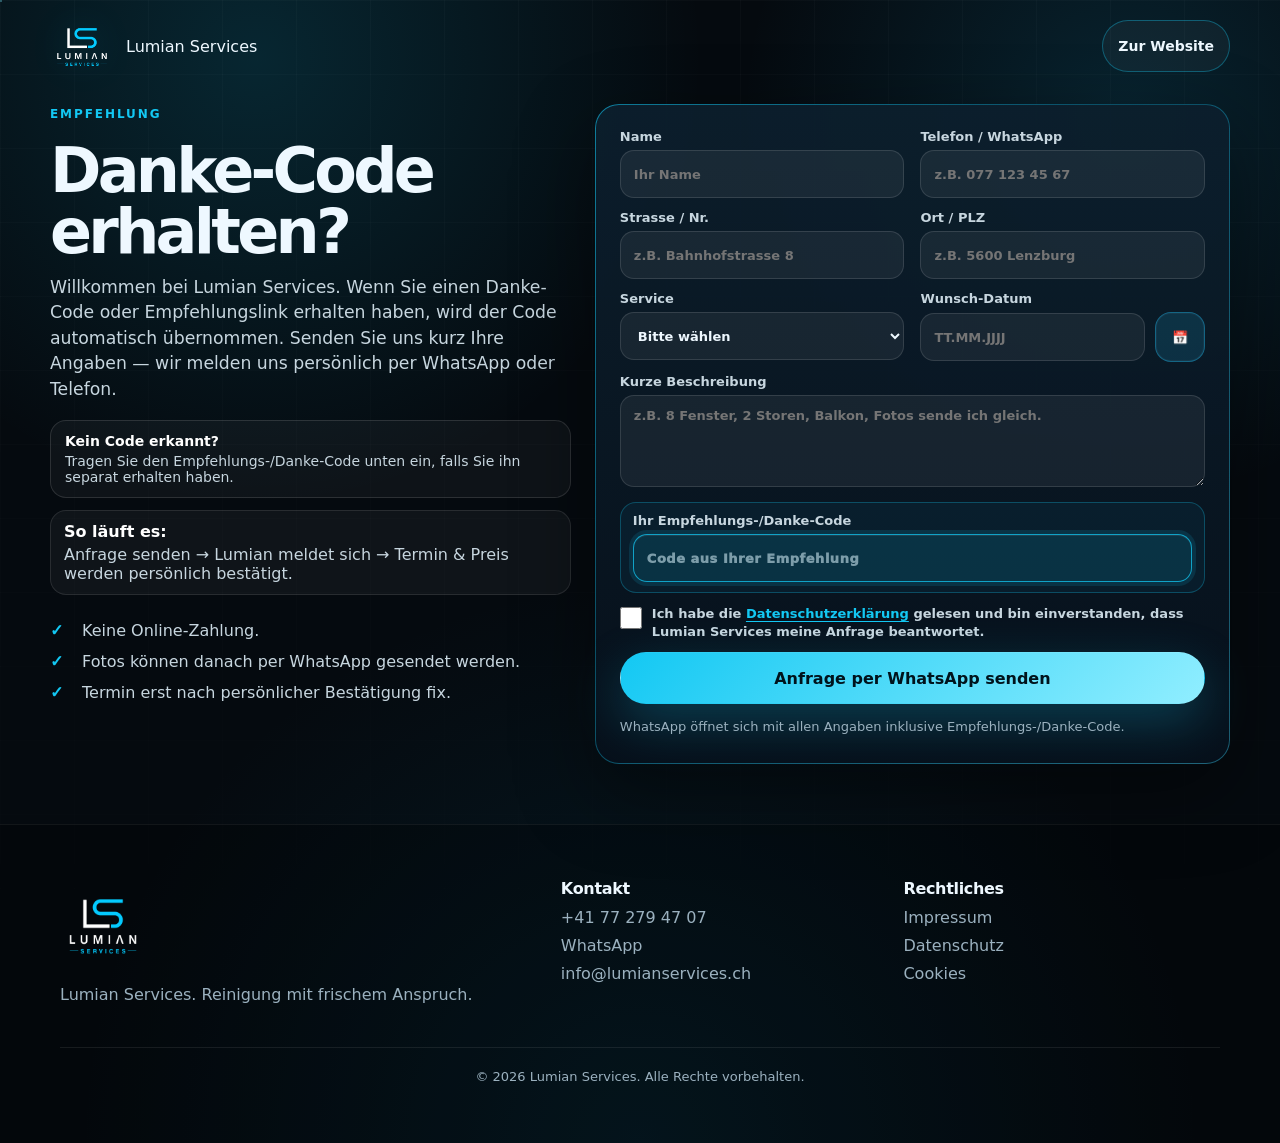
==== commit 51ac6d09: "Add files via upload" ====
--- a/empfehlung/index.html
+++ b/empfehlung/index.html
@@ -16,7 +16,7 @@
 <meta property="og:image" content="https://www.lumianservices.ch/assets/img/lumian-logo-dark.png"/>
 <meta name="twitter:card" content="summary"/>
 <meta name="twitter:image" content="https://www.lumianservices.ch/assets/img/lumian-logo-dark.png"/>
-<link rel="stylesheet" href="../styles.css?v=49"/>
+<link rel="stylesheet" href="../styles.css?v=75"/>
 </head>
 <body class="referral-page">
 <a class="skip-link" href="#main">Direkt zum Inhalt</a>
@@ -91,7 +91,7 @@
       </label>
       <label>
         Wunsch-Datum
-        <input name="date" type="date" data-date-input/>
+        <input name="date" type="text" data-date-input data-ch-date placeholder="TT.MM.JJJJ" inputmode="numeric" autocomplete="off"/>
       </label>
       <label class="full">
         Kurze Beschreibung
@@ -167,6 +167,6 @@
 </script>
 
 <script defer src="../lead-config.js?v=49"></script>
-<script defer src="../script.js?v=49"></script>
+<script defer src="../script.js?v=75"></script>
 </body>
 </html>
--- a/styles.css
+++ b/styles.css
@@ -151,7 +151,7 @@
 .eyebrow span { width: 42px; height: 2px; background: var(--cyan); box-shadow: 0 0 18px var(--cyan); }
 h1, h2, h3, p { margin-top: 0; }
 h1 {
-  font-size: clamp(46px, 8vw, 92px);
+  font-size: clamp(40px, 5.4vw, 68px);
   line-height: .92;
   letter-spacing: -.075em;
   margin-bottom: 24px;
@@ -1565,213 +1565,310 @@
 }
 
 
-/* v48: public website layout containment and mobile polish */
-html,
-body{
-  width:100%;
-  max-width:100%;
-  overflow-x:hidden !important;
-}
-body{
-  position:relative;
-}
-img,
-svg,
-video,
-canvas{
-  max-width:100%;
-  height:auto;
-}
-.container,
-.hero,
-.section-pad,
-.booking-section,
-.gallery-section,
-.services-section,
-.referral-page .referral-hero,
-.referral-page .referral-layout{
-  width:100%;
-  max-width:100%;
-  overflow-x:clip;
-}
-.container{
-  padding-left:clamp(18px,4vw,48px) !important;
-  padding-right:clamp(18px,4vw,48px) !important;
-}
-.hero-card,
-.logo-stage,
-.service-card,
-.booking-form,
-.referral-form,
-.slot-box,
-.gallery-frame,
-.slider-frame{
-  max-width:100% !important;
-  overflow:hidden !important;
-}
-.hero-card{
-  box-sizing:border-box !important;
-}
-.logo-stage{
-  display:flex !important;
-  align-items:center !important;
-  justify-content:center !important;
-  padding:clamp(26px,5vw,64px) !important;
-}
-.logo-stage img,
-.logo-stage .hero-logo,
-.hero-logo{
-  display:block !important;
-  width:min(100%,760px) !important;
-  max-width:100% !important;
-  height:auto !important;
-  object-fit:contain !important;
-  margin:0 auto !important;
-}
-.hero-badge,
-.service-pill,
-.floating-bubble,
-.orb,
-.glow,
-.glass-orb{
-  max-width:100vw;
-}
-.services-list,
-.service-list,
-.hero-services,
-.service-stack{
-  width:100%;
-  max-width:100%;
-}
-.services-list > *,
-.service-list > *,
-.hero-services > *,
-.service-stack > *{
-  max-width:100%;
-  box-sizing:border-box;
-}
-@media(max-width:900px){
-  .site-header,
-  .header-inner,
-  .nav-wrap{
+/* v50: homepage-only mobile centering and overflow fix */
+@media (max-width: 760px){
+  body.page-home{
+    overflow-x:hidden !important;
+  }
+  body.page-home .site-header{
+    overflow:hidden !important;
+  }
+  body.page-home .container{
+    width:calc(100% - 36px) !important;
+    max-width:var(--container) !important;
+    margin-left:auto !important;
+    margin-right:auto !important;
+  }
+  body.page-home .hero{
+    padding-top:34px !important;
+    overflow:hidden !important;
+  }
+  body.page-home .hero-grid{
+    width:100% !important;
+    max-width:100% !important;
+    margin:0 auto !important;
+    gap:18px !important;
+  }
+  body.page-home .hero-logo-card{
+    width:100% !important;
+    max-width:100% !important;
+    min-width:0 !important;
+    margin:0 auto !important;
+    box-sizing:border-box !important;
+    overflow:visible !important;
+  }
+  body.page-home .logo-stage{
+    width:100% !important;
+    max-width:100% !important;
+    min-width:0 !important;
+    min-height:315px !important;
+    padding:28px 18px 34px !important;
+    box-sizing:border-box !important;
+    border-radius:26px !important;
+    display:grid !important;
+    place-items:center !important;
+    overflow:hidden !important;
+  }
+  body.page-home .hero-logo-img{
+    width:min(82vw,330px) !important;
+    max-width:86% !important;
+    height:auto !important;
+    display:block !important;
+    margin:0 auto !important;
+    object-fit:contain !important;
+  }
+  body.page-home .logo-pill{
+    left:50% !important;
+    right:auto !important;
+    bottom:18px !important;
+    transform:translateX(-50%) !important;
+    width:max-content !important;
+    max-width:calc(100% - 34px) !important;
+    white-space:normal !important;
+    text-align:center !important;
+  }
+  body.page-home .mini-cards{
+    width:100% !important;
+    max-width:100% !important;
+    box-sizing:border-box !important;
+    grid-template-columns:1fr !important;
+    gap:10px !important;
+  }
+  body.page-home .mini-cards > div{
+    width:100% !important;
+    max-width:100% !important;
+    box-sizing:border-box !important;
+  }
+  body.page-home h1,
+  body.page-home h2,
+  body.page-home h3,
+  body.page-home p,
+  body.page-home .hero-lead,
+  body.page-home .section-head,
+  body.page-home .service-card,
+  body.page-home .split-card,
+  body.page-home .final-card,
+  body.page-home .area-grid{
+    max-width:100% !important;
+    overflow-wrap:anywhere;
+  }
+}
+@media (max-width: 420px){
+  body.page-home .container{
+    width:calc(100% - 32px) !important;
+  }
+  body.page-home .logo-stage{
+    min-height:300px !important;
+    padding:24px 16px 32px !important;
+  }
+  body.page-home .hero-logo-img{
+    width:min(80vw,305px) !important;
+    max-width:84% !important;
+  }
+}
+
+/* v50: cookie notice should be compact and not cover half the mobile screen */
+@media (max-width: 760px){
+  .cookie-notice{
+    left:16px !important;
+    right:16px !important;
+    bottom:calc(env(safe-area-inset-bottom) + 16px) !important;
+    width:auto !important;
+    max-width:calc(100vw - 32px) !important;
+    padding:16px !important;
+    border-radius:22px !important;
+  }
+  .cookie-notice p{
+    font-size:14px !important;
+    line-height:1.45 !important;
+  }
+  .cookie-actions{
+    display:grid !important;
+    grid-template-columns:1fr 1fr;
+    gap:10px !important;
+    align-items:center !important;
+  }
+  .cookie-actions .btn{
+    grid-column:1 / -1;
+    width:100% !important;
+    min-height:48px !important;
+  }
+}
+
+
+/* v51: homepage hamburger menu click/open safeguard */
+@media (max-width:760px){
+  body.page-home .nav-wrap{
+    position:relative !important;
+    z-index:10020 !important;
+    overflow:visible !important;
+  }
+  body.page-home .nav-toggle{
+    position:relative !important;
+    z-index:10030 !important;
+    cursor:pointer !important;
+    pointer-events:auto !important;
+    touch-action:manipulation !important;
+  }
+  body.page-home .main-nav{
+    z-index:10025 !important;
+    pointer-events:auto !important;
+  }
+  body.page-home .main-nav.is-open{
+    display:flex !important;
+  }
+}
+
+
+/* v52: homepage mobile headline/title correction only */
+@media (max-width: 760px){
+  body.page-home .hero-copy{
+    width:100% !important;
     max-width:100% !important;
     overflow:hidden !important;
   }
-  .hero{
-    padding-top:22px !important;
-  }
-  .hero-grid,
-  .hero-layout{
-    display:grid !important;
-    grid-template-columns:1fr !important;
-    gap:18px !important;
+  body.page-home .hero-copy .eyebrow{
+    font-size:11px !important;
+    line-height:1.45 !important;
+    letter-spacing:.14em !important;
+    display:flex !important;
+    flex-wrap:wrap !important;
+    max-width:100% !important;
+    overflow-wrap:normal !important;
+  }
+  body.page-home .hero-copy .eyebrow span{
+    width:34px !important;
+    flex:0 0 34px !important;
+  }
+  body.page-home h1{
+    font-size:clamp(36px, 10.2vw, 48px) !important;
+    line-height:1.02 !important;
+    letter-spacing:-.055em !important;
+    max-width:100% !important;
+    margin-bottom:18px !important;
+    word-break:normal !important;
+    overflow-wrap:break-word !important;
+    hyphens:auto !important;
+  }
+  body.page-home .hero-lead{
+    font-size:18px !important;
+    line-height:1.55 !important;
+    max-width:100% !important;
+    overflow-wrap:break-word !important;
+    margin-bottom:0 !important;
+  }
+  body.page-home .hero-actions{
+    gap:12px !important;
+    margin:26px 0 22px !important;
+  }
+  body.page-home .hero-actions .btn{
     width:100% !important;
     max-width:100% !important;
-  }
-  .hero-card{
-    width:100% !important;
-    margin-inline:auto !important;
-    border-radius:28px !important;
-  }
-}
-@media(max-width:640px){
-  :root{
-    --mobile-side:16px;
-  }
-  .container{
-    padding-left:var(--mobile-side) !important;
-    padding-right:var(--mobile-side) !important;
-  }
+    min-height:52px !important;
+    padding-left:18px !important;
+    padding-right:18px !important;
+    text-align:center !important;
+  }
+}
+@media (max-width: 420px){
+  body.page-home h1{
+    font-size:clamp(34px, 9.8vw, 42px) !important;
+    line-height:1.04 !important;
+    letter-spacing:-.05em !important;
+  }
+  body.page-home .hero-lead{
+    font-size:17px !important;
+    line-height:1.55 !important;
+  }
+}
+
+
+/* v53: final hamburger menu fix — no double toggle */
+@media (max-width:760px){
+  body.page-home .site-header,
   .site-header{
-    padding:18px var(--mobile-side) 14px !important;
-  }
-  .header-inner{
-    width:100% !important;
-  }
-  .brand img,
-  .brand-logo,
-  .site-logo{
-    max-width:112px !important;
-    height:auto !important;
-  }
-  .menu-toggle,
+    position:sticky;
+    top:0;
+    z-index:10000 !important;
+    overflow:visible !important;
+  }
+  body.page-home .nav-wrap,
+  .nav-wrap{
+    position:relative !important;
+    overflow:visible !important;
+    z-index:10001 !important;
+  }
+  body.page-home .nav-toggle,
   .nav-toggle{
-    width:64px !important;
-    height:64px !important;
-    flex:0 0 64px !important;
-    margin-left:auto !important;
-  }
-  .hero{
-    padding-left:0 !important;
-    padding-right:0 !important;
-  }
-  .hero-card,
-  .logo-stage{
-    border-radius:26px !important;
-  }
-  .logo-stage{
-    min-height:auto !important;
-    padding:clamp(38px,12vw,58px) clamp(18px,7vw,30px) !important;
-  }
-  .logo-stage img,
-  .logo-stage .hero-logo,
-  .hero-logo{
-    width:100% !important;
-    max-width:520px !important;
-  }
-  .hero-card .pill,
-  .hero-card .tagline,
-  .logo-stage .pill,
-  .logo-stage .tagline{
-    max-width:calc(100% - 24px) !important;
-    margin-left:auto !important;
-    margin-right:auto !important;
-    text-align:center !important;
-    white-space:normal !important;
-  }
-  .hero-services,
-  .service-stack,
-  .services-list,
-  .service-list{
-    display:grid !important;
-    gap:12px !important;
-  }
-  .hero-services > *,
-  .service-stack > *,
-  .services-list > *,
-  .service-list > *,
-  .service-card{
-    width:100% !important;
-    max-width:100% !important;
-    margin-inline:0 !important;
-    border-radius:24px !important;
-  }
-  .booking-form,
-  .referral-form{
-    border-radius:24px !important;
-  }
-  .whatsapp-float,
-  .floating-whatsapp{
-    right:18px !important;
-    bottom:88px !important;
-  }
-}
-@media(max-width:420px){
-  .container{
-    padding-left:14px !important;
-    padding-right:14px !important;
-  }
-  .hero-card,
-  .logo-stage{
-    border-radius:24px !important;
-  }
-  .logo-stage{
-    padding:34px 18px !important;
-  }
-  .menu-toggle,
-  .nav-toggle{
-    width:58px !important;
-    height:58px !important;
-    flex-basis:58px !important;
-  }
-}
+    position:relative !important;
+    z-index:10003 !important;
+    pointer-events:auto !important;
+    cursor:pointer !important;
+    -webkit-tap-highlight-color:transparent;
+  }
+  body.page-home .main-nav,
+  .main-nav{
+    z-index:10002 !important;
+    pointer-events:auto !important;
+  }
+  body.page-home .main-nav.is-open,
+  .main-nav.is-open{
+    display:flex !important;
+  }
+}
+
+/* v62: desktop homepage hero title reduced for better web proportions */
+@media (min-width: 761px){
+  body.page-home .hero-copy h1{
+    font-size:clamp(48px, 5.2vw, 76px) !important;
+    line-height:.98 !important;
+    letter-spacing:-.06em !important;
+    max-width:900px !important;
+    margin-bottom:22px !important;
+  }
+}
+@media (min-width: 1200px){
+  body.page-home .hero-copy h1{
+    font-size:clamp(58px, 4.8vw, 78px) !important;
+  }
+}
+@media (min-width: 1500px){
+  body.page-home .hero-copy h1{
+    font-size:78px !important;
+  }
+}
+
+/* v75: Swiss visible date format with real native calendar picker button */
+.calendar-field-wrap{
+  position:relative;
+  display:grid;
+  grid-template-columns:minmax(0,1fr) 50px;
+  align-items:center;
+  gap:10px;
+  width:100%;
+  margin-top:6px;
+}
+.calendar-field-wrap .calendar-display-input{
+  width:100%;
+  margin-top:0 !important;
+}
+.calendar-picker-button{
+  min-height:50px;
+  border-radius:16px;
+  border:1px solid rgba(35,200,255,.35);
+  background:rgba(35,200,255,.14);
+  color:#ecfbff;
+  font-weight:950;
+  cursor:pointer;
+  box-shadow:inset 0 0 0 1px rgba(255,255,255,.04);
+}
+.calendar-picker-button:hover{background:rgba(35,200,255,.23)}
+.calendar-native-input{
+  position:absolute;
+  right:0;
+  bottom:0;
+  width:50px;
+  height:50px;
+  opacity:.001;
+  pointer-events:none;
+}
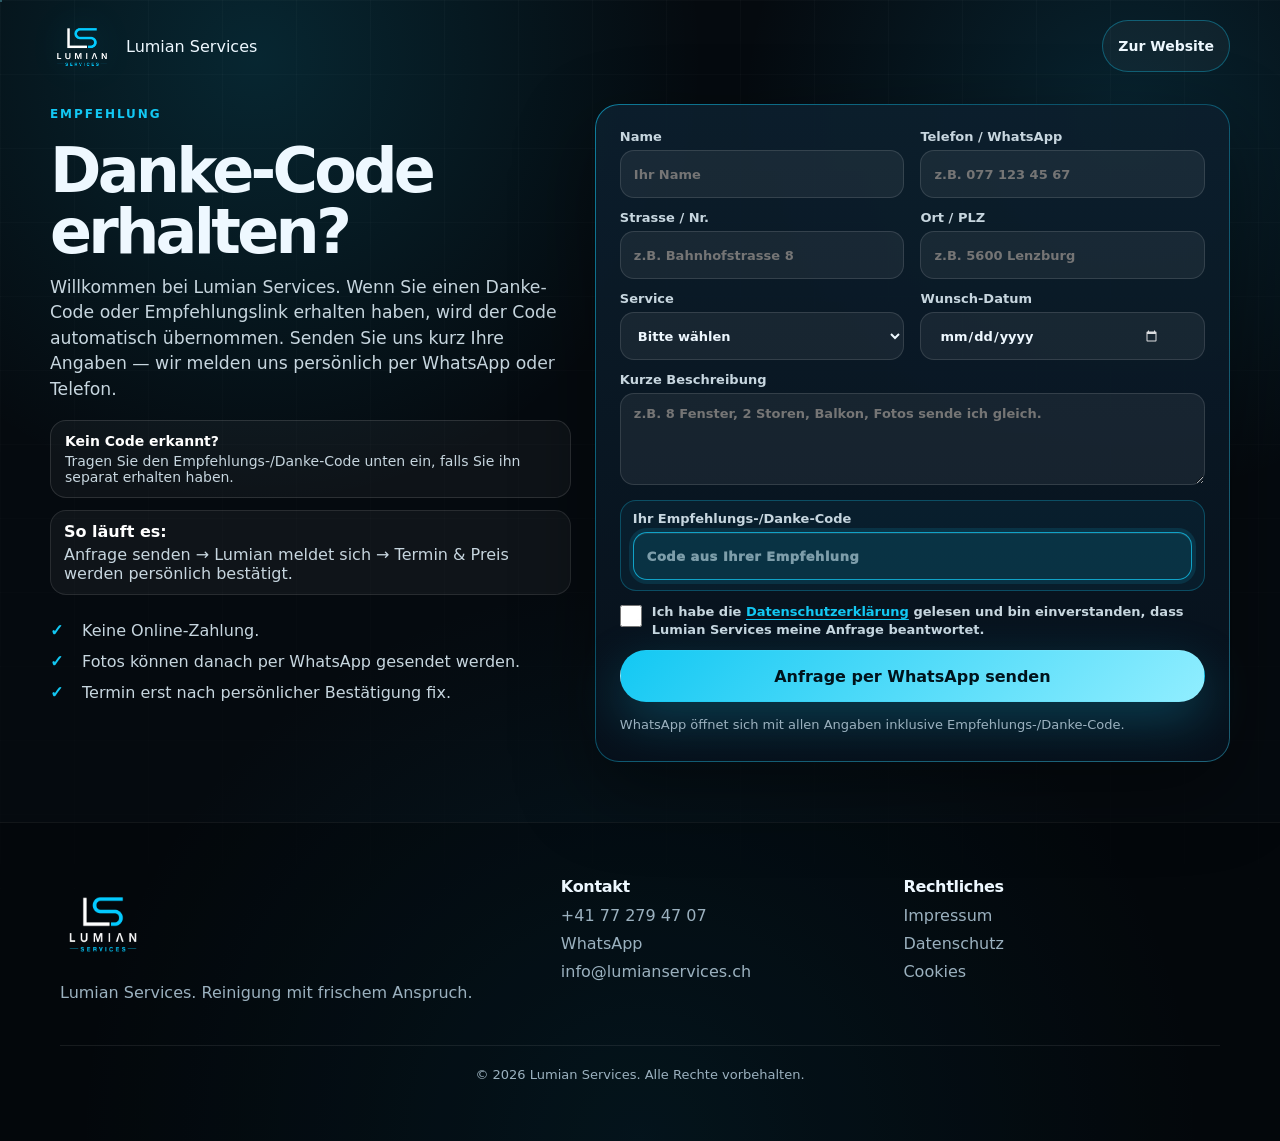
==== commit cee0e77c: "Add files via upload" ====
--- a/empfehlung/index.html
+++ b/empfehlung/index.html
@@ -16,7 +16,7 @@
 <meta property="og:image" content="https://www.lumianservices.ch/assets/img/lumian-logo-dark.png"/>
 <meta name="twitter:card" content="summary"/>
 <meta name="twitter:image" content="https://www.lumianservices.ch/assets/img/lumian-logo-dark.png"/>
-<link rel="stylesheet" href="../styles.css?v=75"/>
+<link rel="stylesheet" href="../styles.css?v=76"/>
 </head>
 <body class="referral-page">
 <a class="skip-link" href="#main">Direkt zum Inhalt</a>
@@ -91,7 +91,7 @@
       </label>
       <label>
         Wunsch-Datum
-        <input name="date" type="text" data-date-input data-ch-date placeholder="TT.MM.JJJJ" inputmode="numeric" autocomplete="off"/>
+        <input name="date" type="date" data-date-input data-ch-date lang="de-CH"/>
       </label>
       <label class="full">
         Kurze Beschreibung
@@ -167,6 +167,6 @@
 </script>
 
 <script defer src="../lead-config.js?v=49"></script>
-<script defer src="../script.js?v=75"></script>
+<script defer src="../script.js?v=76"></script>
 </body>
 </html>
--- a/styles.css
+++ b/styles.css
@@ -1838,37 +1838,11 @@
   }
 }
 
-/* v75: Swiss visible date format with real native calendar picker button */
-.calendar-field-wrap{
-  position:relative;
-  display:grid;
-  grid-template-columns:minmax(0,1fr) 50px;
-  align-items:center;
-  gap:10px;
-  width:100%;
-  margin-top:6px;
-}
-.calendar-field-wrap .calendar-display-input{
-  width:100%;
-  margin-top:0 !important;
-}
-.calendar-picker-button{
-  min-height:50px;
-  border-radius:16px;
-  border:1px solid rgba(35,200,255,.35);
-  background:rgba(35,200,255,.14);
-  color:#ecfbff;
-  font-weight:950;
+/* v76: use native browser date fields only; no extra custom calendar button */
+input[type="date"], input[type="datetime-local"]{
+  color-scheme: dark;
+}
+input[type="date"]::-webkit-calendar-picker-indicator,
+input[type="datetime-local"]::-webkit-calendar-picker-indicator{
   cursor:pointer;
-  box-shadow:inset 0 0 0 1px rgba(255,255,255,.04);
-}
-.calendar-picker-button:hover{background:rgba(35,200,255,.23)}
-.calendar-native-input{
-  position:absolute;
-  right:0;
-  bottom:0;
-  width:50px;
-  height:50px;
-  opacity:.001;
-  pointer-events:none;
-}
+}
